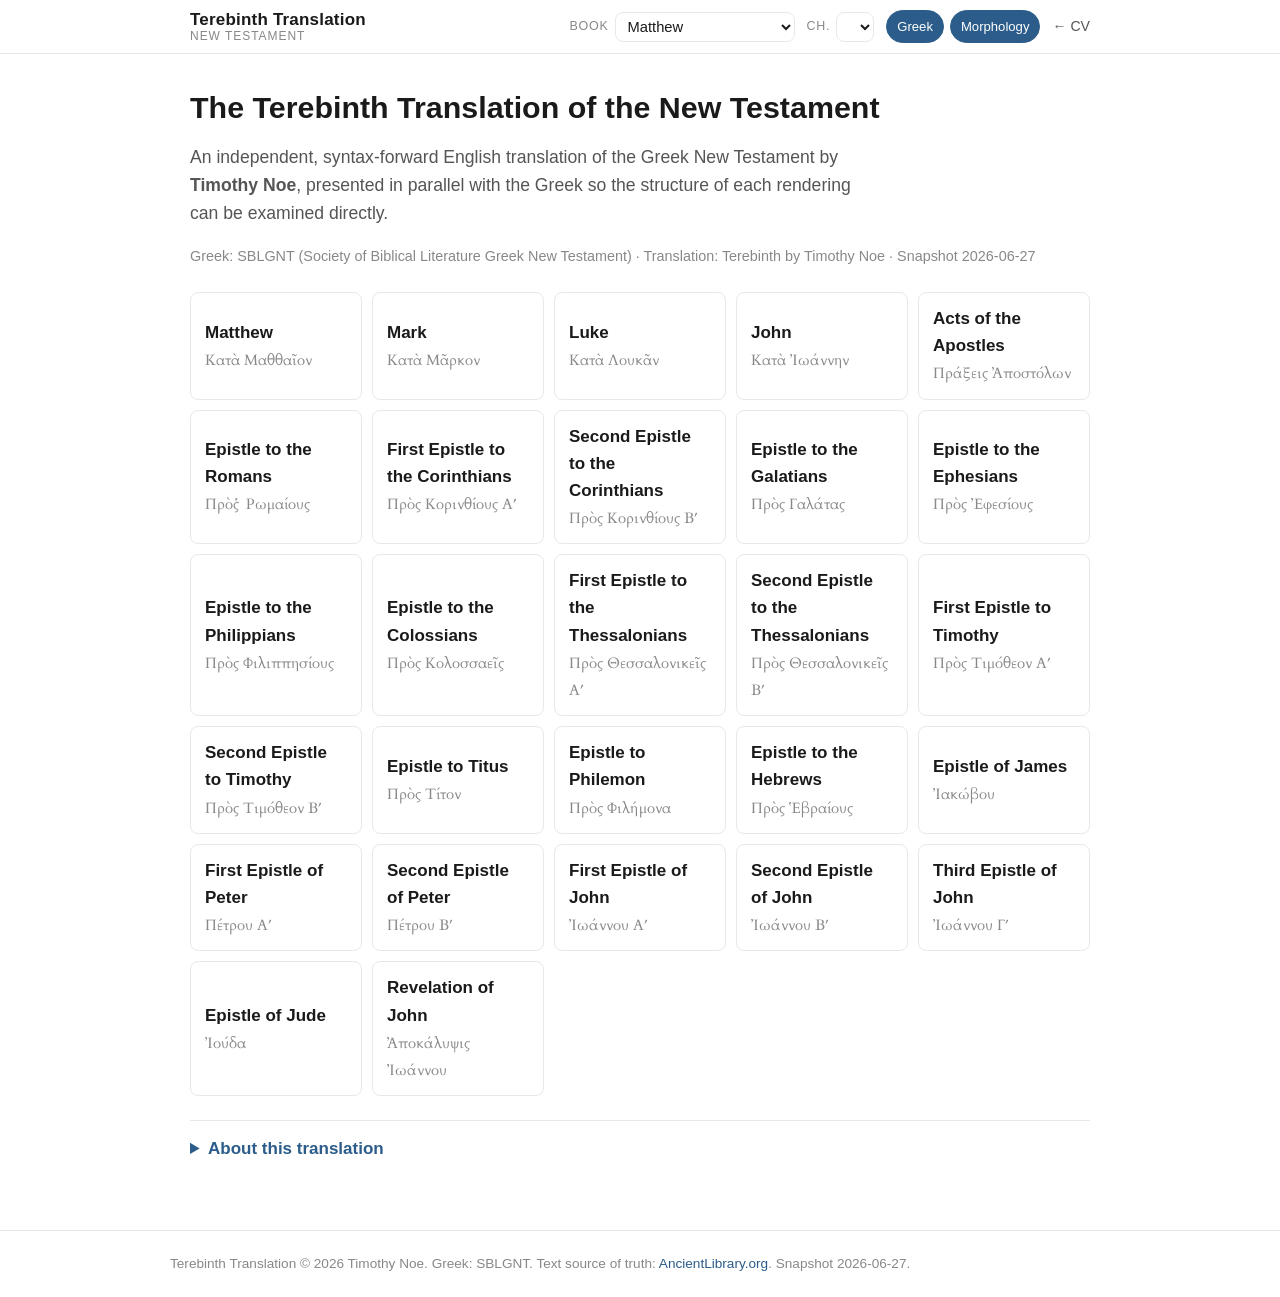
==== tb/index.html @ eb5cde3a "Add Terebinth Translation NT reader at /tb/ Self-contained parallel Greek (SBLGNT) / TB reader with " ====
<!DOCTYPE html>
<html lang="en">
<head>
  <meta charset="utf-8">
  <meta name="viewport" content="width=device-width, initial-scale=1">
  <title>The Terebinth Translation of the New Testament — Timothy Noe</title>
  <meta name="description" content="The Terebinth Translation (TB): an independent, syntax-forward English translation of the Greek New Testament by Timothy Noe, presented in parallel with the SBLGNT Greek and word-level morphology.">
  <meta property="og:title" content="The Terebinth Translation of the New Testament">
  <meta property="og:description" content="An independent, syntax-forward English translation of the Greek New Testament by Timothy Noe, shown in parallel with the SBLGNT Greek.">
  <meta property="og:type" content="article">
  <link rel="preconnect" href="https://fonts.googleapis.com">
  <link rel="preconnect" href="https://fonts.gstatic.com" crossorigin>
  <link href="https://fonts.googleapis.com/css2?family=Cardo:ital@0;1&display=swap" rel="stylesheet">
  <link rel="stylesheet" href="reader.css">
</head>
<body>
  <header class="tb-header">
    <div class="tb-bar">
      <a class="tb-brand" href="/">
        <span class="tb-brand__title">Terebinth Translation</span>
        <span class="tb-brand__sub">New Testament</span>
      </a>
      <nav class="tb-controls" aria-label="Passage">
        <label class="tb-field">
          <span class="tb-field__label">Book</span>
          <select id="book-select" aria-label="Select book"></select>
        </label>
        <label class="tb-field">
          <span class="tb-field__label">Ch.</span>
          <select id="chapter-select" aria-label="Select chapter"></select>
        </label>
        <div class="tb-toggles" role="group" aria-label="View options">
          <button id="toggle-greek" class="tb-toggle is-on" aria-pressed="true">Greek</button>
          <button id="toggle-morph" class="tb-toggle is-on" aria-pressed="true" title="Show lemma & parsing on hover/tap">Morphology</button>
        </div>
        <a class="tb-cv-link" href="/">&larr; CV</a>
      </nav>
    </div>
  </header>

  <main class="tb-main">
    <!-- Landing / about, shown before a chapter is opened -->
    <section id="tb-intro" class="tb-intro" hidden>
      <h1 class="tb-intro__title">The Terebinth Translation of the New Testament</h1>
      <p class="tb-intro__lede">
        An independent, syntax-forward English translation of the Greek New Testament by
        <strong>Timothy Noe</strong>, presented in parallel with the Greek so the structure
        of each rendering can be examined directly.
      </p>
      <p class="tb-intro__note" id="intro-meta"></p>
      <div class="tb-book-grid" id="book-grid"></div>
      <details class="tb-about">
        <summary>About this translation</summary>
        <p>
          The Terebinth Translation (TB) seeks to convey the underlying Greek syntax in
          English for New Testament scholars and students of biblical Greek. Each verse is
          shown beside its Greek source text; hovering or tapping a Greek word reveals its
          lemma and part of speech.
        </p>
        <p>
          The text is maintained at <a href="https://ancientlibrary.org" rel="noopener">AncientLibrary.org</a>,
          which is the authoritative source; this reader mirrors a dated snapshot so it loads
          quickly and reliably. The Greek is the SBLGNT (Society of Biblical Literature Greek
          New Testament).
        </p>
      </details>
    </section>

    <!-- Chapter reader -->
    <section id="tb-reader" class="tb-reader" hidden>
      <div class="tb-reader__head">
        <h1 id="reader-title" class="tb-reader__title"></h1>
        <p id="reader-greek-title" class="tb-reader__greek"></p>
      </div>
      <div id="verses" class="tb-verses" aria-live="polite"></div>
      <nav class="tb-chapnav" aria-label="Chapter navigation">
        <button id="prev-chapter" class="tb-navbtn" rel="prev">&larr; Previous</button>
        <button id="next-chapter" class="tb-navbtn" rel="next">Next &rarr;</button>
      </nav>
    </section>

    <p id="tb-status" class="tb-status" hidden></p>
  </main>

  <footer class="tb-footer">
    <p>
      Terebinth Translation &copy; <span id="year"></span> Timothy Noe.
      Greek: SBLGNT. Text source of truth:
      <a href="https://ancientlibrary.org" rel="noopener">AncientLibrary.org</a>.
      Snapshot <span id="footer-date"></span>.
    </p>
  </footer>

  <!-- Morphology popover (single reused element) -->
  <div id="morph-pop" class="tb-morph" role="tooltip" hidden></div>

  <script src="reader.js" defer></script>
</body>
</html>
---- tb/reader.css ----
/* ============================================================
   Terebinth Translation reader — /tb/
   Shares the design language of timothynoe.com (see ../styles.css).
   Dependency-free; the Greek font (Cardo) degrades to a serif stack.
   ============================================================ */

:root {
  --ink: #1a1a1a;
  --ink-soft: #555;
  --muted: #888;
  --bg: #ffffff;
  --bg-alt: #f6f7f9;
  --line: #e6e8eb;
  --accent: #2b5c8a;
  --accent-dark: #1f4567;
  --greek: #233;
  --maxw: 940px;
  --radius: 8px;
  --greek-font: "Cardo", "Gentium Plus", "Galatia SIL", Georgia, "Times New Roman", serif;
}

* { box-sizing: border-box; }
html { scroll-behavior: smooth; }
body {
  margin: 0;
  color: var(--ink);
  background: var(--bg);
  font-family: -apple-system, BlinkMacSystemFont, "Segoe UI", Roboto, Helvetica,
    Arial, sans-serif, "Apple Color Emoji", "Segoe UI Emoji";
  font-size: 17px;
  line-height: 1.6;
  -webkit-font-smoothing: antialiased;
}
a { color: var(--accent); text-decoration: none; }
a:hover { text-decoration: underline; }

/* ------------------------------ Header ----------------------------- */
.tb-header {
  position: sticky;
  top: 0;
  z-index: 50;
  background: rgba(255, 255, 255, 0.94);
  backdrop-filter: saturate(180%) blur(8px);
  border-bottom: 1px solid var(--line);
}
.tb-bar {
  max-width: var(--maxw);
  margin: 0 auto;
  padding: 10px 20px;
  display: flex;
  align-items: center;
  gap: 18px;
  flex-wrap: wrap;
}
.tb-brand { display: flex; flex-direction: column; line-height: 1.15; color: var(--ink); }
.tb-brand:hover { text-decoration: none; }
.tb-brand__title { font-weight: 700; letter-spacing: 0.2px; }
.tb-brand__sub { font-size: 0.75rem; color: var(--muted); text-transform: uppercase; letter-spacing: 0.08em; }

.tb-controls { display: flex; align-items: center; gap: 12px; margin-left: auto; flex-wrap: wrap; }
.tb-field { display: flex; align-items: center; gap: 6px; }
.tb-field__label { font-size: 0.78rem; color: var(--muted); text-transform: uppercase; letter-spacing: 0.06em; }
.tb-field select {
  font: inherit;
  font-size: 0.92rem;
  padding: 5px 8px;
  border: 1px solid var(--line);
  border-radius: var(--radius);
  background: #fff;
  color: var(--ink);
  max-width: 180px;
}

.tb-toggles { display: flex; gap: 6px; }
.tb-toggle {
  font: inherit;
  font-size: 0.82rem;
  padding: 5px 10px;
  border: 1px solid var(--line);
  border-radius: 999px;
  background: #fff;
  color: var(--ink-soft);
  cursor: pointer;
}
.tb-toggle.is-on { background: var(--accent); border-color: var(--accent); color: #fff; }
.tb-cv-link { font-size: 0.88rem; color: var(--ink-soft); }

/* ------------------------------- Main ------------------------------ */
.tb-main { max-width: var(--maxw); margin: 0 auto; padding: 28px 20px 48px; }

/* Intro / landing */
.tb-intro__title { font-size: 1.9rem; line-height: 1.15; margin: 8px 0 14px; }
.tb-intro__lede { font-size: 1.1rem; color: var(--ink-soft); max-width: 70ch; }
.tb-intro__note { color: var(--muted); font-size: 0.9rem; }

.tb-book-grid {
  display: grid;
  grid-template-columns: repeat(auto-fill, minmax(150px, 1fr));
  gap: 10px;
  margin: 24px 0;
}
.tb-book {
  display: block;
  padding: 12px 14px;
  border: 1px solid var(--line);
  border-radius: var(--radius);
  background: #fff;
  color: var(--ink);
  cursor: pointer;
  text-align: left;
  font: inherit;
}
.tb-book:hover { border-color: var(--accent); color: var(--accent); }
.tb-book__name { font-weight: 600; display: block; }
.tb-book__greek { font-family: var(--greek-font); color: var(--muted); font-size: 0.92rem; }

.tb-about { margin-top: 18px; border-top: 1px solid var(--line); padding-top: 14px; }
.tb-about summary { cursor: pointer; font-weight: 600; color: var(--accent); }
.tb-about p { color: var(--ink-soft); max-width: 72ch; }

/* ------------------------------ Reader ----------------------------- */
.tb-reader__head { margin-bottom: 18px; padding-bottom: 12px; border-bottom: 2px solid var(--accent); }
.tb-reader__title { font-size: 1.6rem; margin: 0; }
.tb-reader__greek { font-family: var(--greek-font); color: var(--muted); margin: 4px 0 0; font-size: 1.05rem; }

.tb-verses { margin: 0; }

/* Each verse: two-column parallel on wide screens, stacked on mobile. */
.tb-verse {
  display: grid;
  grid-template-columns: 1fr 1fr;
  gap: 22px;
  padding: 12px 0;
  border-bottom: 1px solid var(--line);
}
.tb-verse.is-para-start { margin-top: 14px; }
.tb-verse__col { position: relative; }
.tb-verse__num {
  font-size: 0.7rem;
  font-weight: 700;
  color: var(--accent);
  vertical-align: super;
  margin-right: 5px;
  user-select: none;
}
.tb-grc { font-family: var(--greek-font); font-size: 1.18rem; line-height: 1.85; color: var(--greek); }
.tb-eng { font-size: 1.02rem; line-height: 1.7; }

/* Morphology-tagged Greek words */
.tb-word { cursor: help; border-bottom: 1px dotted transparent; transition: background 0.1s, border-color 0.1s; }
body.morph-on .tb-word:hover,
.tb-word.is-active { background: #eef3f8; border-bottom-color: var(--accent); border-radius: 3px; }

/* View toggles hide a column */
body:not(.show-greek) .tb-verse { grid-template-columns: 1fr; }
body:not(.show-greek) .tb-verse__col--grc { display: none; }
body:not(.show-greek) .tb-reader__greek { display: none; }

/* Chapter nav */
.tb-chapnav { display: flex; justify-content: space-between; gap: 12px; margin-top: 24px; }
.tb-navbtn {
  font: inherit;
  font-size: 0.92rem;
  padding: 9px 16px;
  border: 1px solid var(--line);
  border-radius: var(--radius);
  background: #fff;
  color: var(--ink);
  cursor: pointer;
}
.tb-navbtn:hover:not(:disabled) { border-color: var(--accent); color: var(--accent); }
.tb-navbtn:disabled { opacity: 0.4; cursor: default; }

.tb-status { text-align: center; color: var(--muted); padding: 40px 0; }

/* Morphology popover */
.tb-morph {
  position: absolute;
  z-index: 100;
  max-width: 260px;
  background: #1f2733;
  color: #f4f6f8;
  border-radius: 6px;
  padding: 8px 11px;
  font-size: 0.85rem;
  line-height: 1.45;
  box-shadow: 0 6px 24px rgba(0, 0, 0, 0.22);
  pointer-events: none;
}
.tb-morph__form { font-family: var(--greek-font); font-size: 1.05rem; font-weight: 700; }
.tb-morph__lemma { font-family: var(--greek-font); color: #aecbe6; }
.tb-morph__type { color: #c6cdd6; text-transform: capitalize; }

/* ------------------------------ Footer ----------------------------- */
.tb-footer {
  border-top: 1px solid var(--line);
  padding: 22px 20px;
  margin-top: 20px;
  color: var(--muted);
  font-size: 0.85rem;
}
.tb-footer p { max-width: var(--maxw); margin: 0 auto; }

/* ----------------------------- Responsive -------------------------- */
@media (max-width: 720px) {
  .tb-controls { width: 100%; margin-left: 0; }
  .tb-verse { grid-template-columns: 1fr; gap: 6px; }
  .tb-verse__col--grc { padding-bottom: 6px; }
  .tb-grc { font-size: 1.12rem; }
}
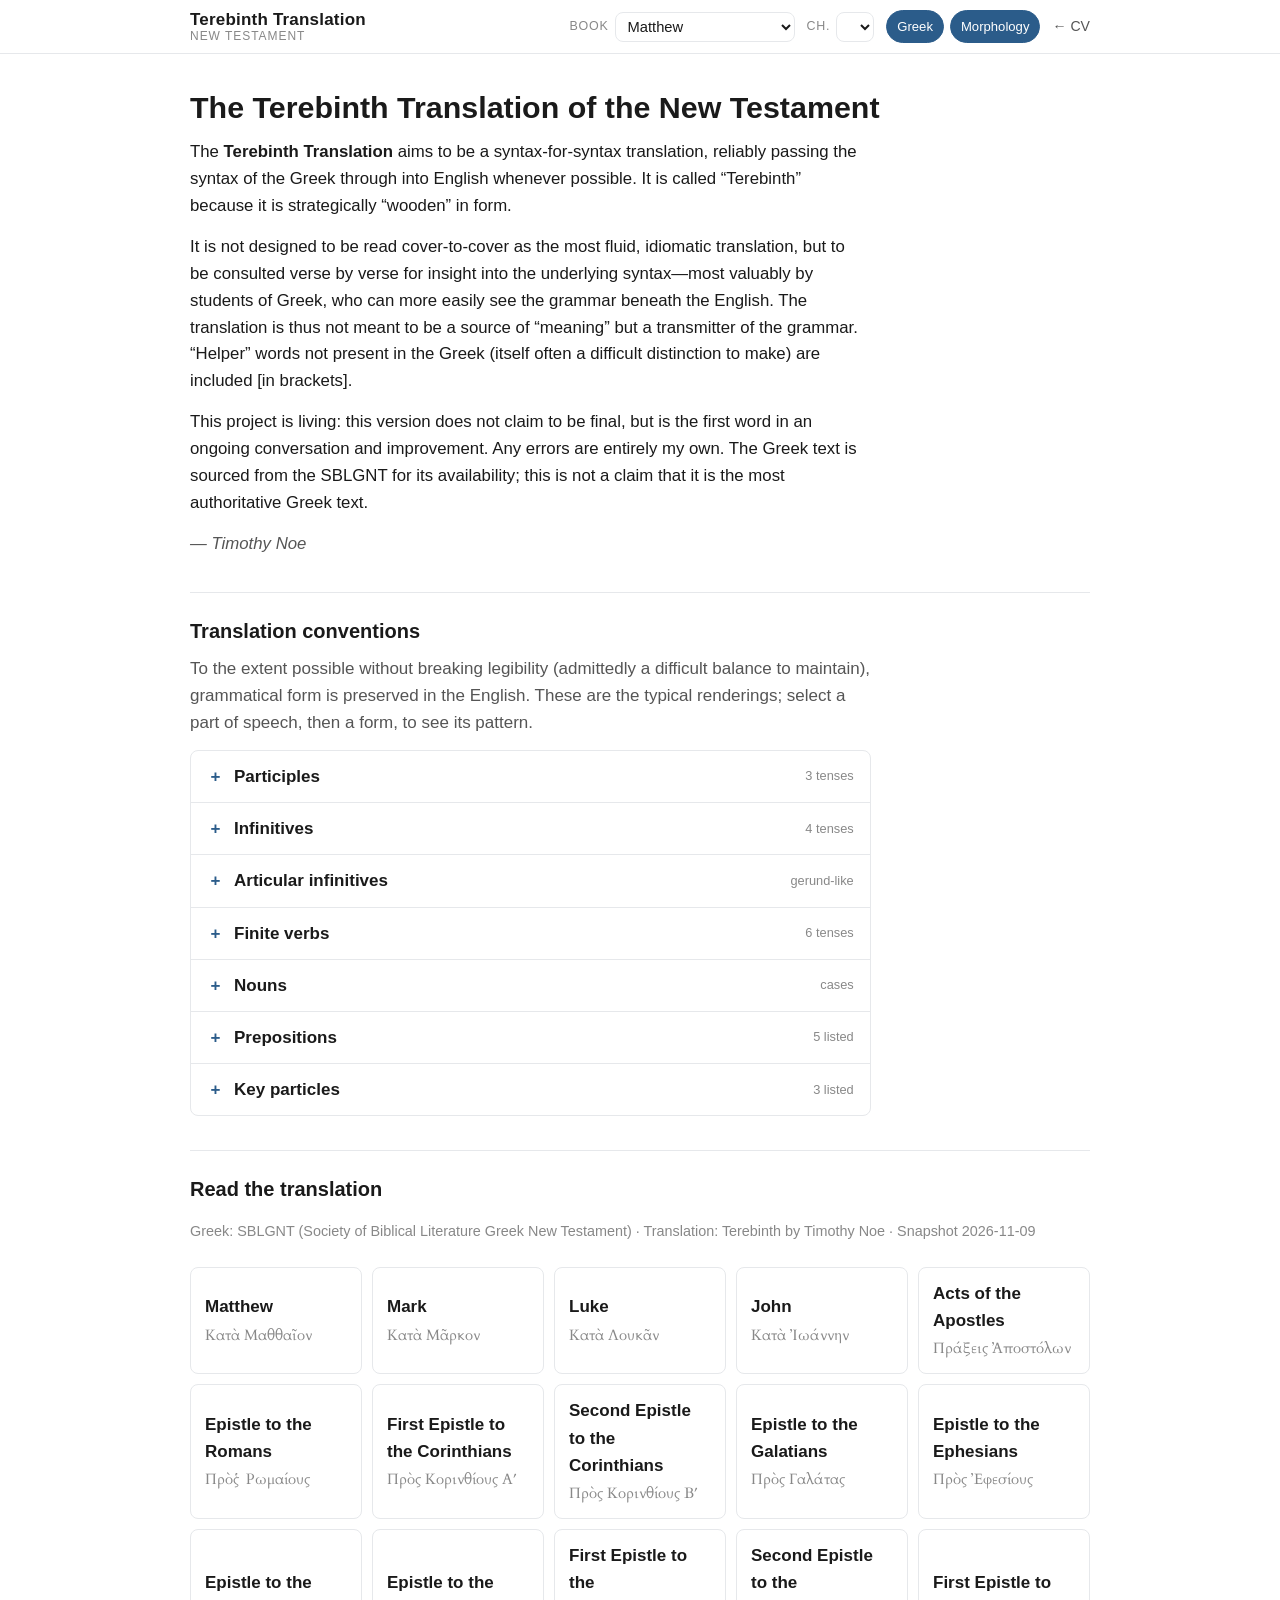
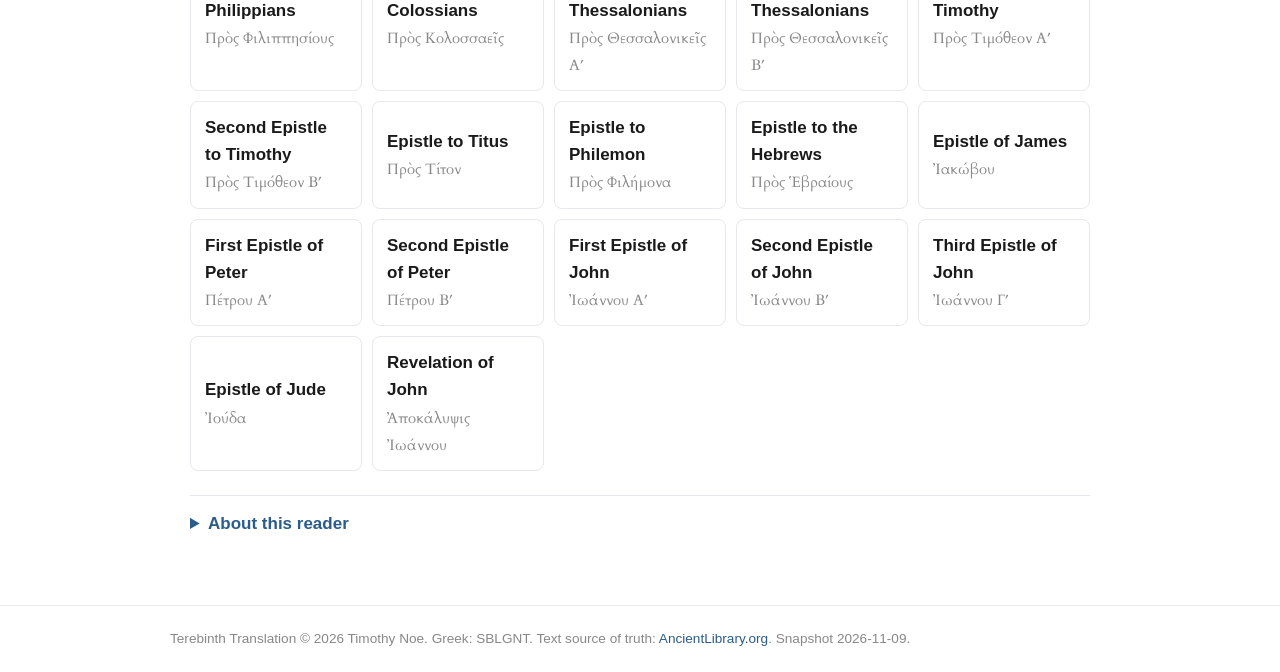
==== commit bf5d15de: "Add project description and conventions chart to Terebinth homepage Lead the /tb/ landing page with " ====
--- a/tb/index.html
+++ b/tb/index.html
@@ -4,9 +4,9 @@
   <meta charset="utf-8">
   <meta name="viewport" content="width=device-width, initial-scale=1">
   <title>The Terebinth Translation of the New Testament — Timothy Noe</title>
-  <meta name="description" content="The Terebinth Translation (TB): an independent, syntax-forward English translation of the Greek New Testament by Timothy Noe, presented in parallel with the SBLGNT Greek and word-level morphology.">
+  <meta name="description" content="The Terebinth Translation (TB): a syntax-for-syntax English translation of the Greek New Testament by Timothy Noe, presented in parallel with the SBLGNT Greek and word-level morphology.">
   <meta property="og:title" content="The Terebinth Translation of the New Testament">
-  <meta property="og:description" content="An independent, syntax-forward English translation of the Greek New Testament by Timothy Noe, shown in parallel with the SBLGNT Greek.">
+  <meta property="og:description" content="A syntax-for-syntax English translation of the Greek New Testament by Timothy Noe, shown in parallel with the SBLGNT Greek.">
   <meta property="og:type" content="article">
   <link rel="preconnect" href="https://fonts.googleapis.com">
   <link rel="preconnect" href="https://fonts.gstatic.com" crossorigin>
@@ -42,26 +42,184 @@
     <!-- Landing / about, shown before a chapter is opened -->
     <section id="tb-intro" class="tb-intro" hidden>
       <h1 class="tb-intro__title">The Terebinth Translation of the New Testament</h1>
-      <p class="tb-intro__lede">
-        An independent, syntax-forward English translation of the Greek New Testament by
-        <strong>Timothy Noe</strong>, presented in parallel with the Greek so the structure
-        of each rendering can be examined directly.
-      </p>
+      <div class="tb-intro__desc">
+        <p>
+          The <strong>Terebinth Translation</strong> aims to be a syntax-for-syntax translation,
+          reliably passing the syntax of the Greek through into English whenever possible. It is
+          called &ldquo;Terebinth&rdquo; because it is strategically &ldquo;wooden&rdquo; in form.
+        </p>
+        <p>
+          It is not designed to be read cover-to-cover as the most fluid, idiomatic translation,
+          but to be consulted verse by verse for insight into the underlying syntax&mdash;most
+          valuably by students of Greek, who can more easily see the grammar beneath the English.
+          The translation is thus not meant to be a source of &ldquo;meaning&rdquo; but a
+          transmitter of the grammar. &ldquo;Helper&rdquo; words not present in the Greek (itself
+          often a difficult distinction to make) are included [in brackets].
+        </p>
+        <p>
+          This project is living: this version does not claim to be final, but is the first word
+          in an ongoing conversation and improvement. Any errors are entirely my own. The Greek
+          text is sourced from the SBLGNT for its availability; this is not a claim that it is
+          the most authoritative Greek text.
+        </p>
+        <p class="tb-intro__sig">&mdash; Timothy Noe</p>
+      </div>
+
+      <section class="tb-conv" aria-labelledby="conv-title">
+        <h2 id="conv-title" class="tb-section-title">Translation conventions</h2>
+        <p class="tb-conv__lede">
+          To the extent possible without breaking legibility (admittedly a difficult balance to
+          maintain), grammatical form is preserved in the English. These are the typical
+          renderings; select a part of speech, then a form, to see its pattern.
+        </p>
+        <div class="tb-conv__chart">
+          <details class="tb-conv__group">
+            <summary><span class="tb-conv__name">Participles</span><span class="tb-conv__hint">3 tenses</span></summary>
+            <div class="tb-conv__body">
+            <details class="tb-conv__sub">
+              <summary>Present</summary>
+              <p class="tb-conv__ex"><span class="tb-conv__pattern">&ldquo;verbing&rdquo;</span></p>
+            </details>
+            <details class="tb-conv__sub">
+              <summary>Aorist</summary>
+              <p class="tb-conv__ex"><span class="tb-conv__pattern">&ldquo;having verbed&rdquo;</span></p>
+            </details>
+            <details class="tb-conv__sub">
+              <summary>Perfect</summary>
+              <p class="tb-conv__ex"><span class="tb-conv__pattern">&ldquo;having had verbed&rdquo;</span></p>
+            </details>
+            </div>
+          </details>
+          <details class="tb-conv__group">
+            <summary><span class="tb-conv__name">Infinitives</span><span class="tb-conv__hint">4 tenses</span></summary>
+            <div class="tb-conv__body">
+            <details class="tb-conv__sub">
+              <summary>Present</summary>
+              <p class="tb-conv__ex"><span class="tb-conv__pattern">&ldquo;to verb&rdquo;</span></p>
+            </details>
+            <details class="tb-conv__sub">
+              <summary>Aorist</summary>
+              <p class="tb-conv__ex"><span class="tb-conv__pattern">&ldquo;to have verbed&rdquo;</span></p>
+            </details>
+            <details class="tb-conv__sub">
+              <summary>Perfect</summary>
+              <p class="tb-conv__ex"><span class="tb-conv__pattern">&ldquo;to have had verbed&rdquo;</span></p>
+            </details>
+            <details class="tb-conv__sub">
+              <summary>Future</summary>
+              <p class="tb-conv__ex"><span class="tb-conv__pattern">&ldquo;going to verb&rdquo;</span></p>
+            </details>
+            </div>
+          </details>
+          <details class="tb-conv__group">
+            <summary><span class="tb-conv__name">Articular infinitives</span><span class="tb-conv__hint">gerund-like</span></summary>
+            <div class="tb-conv__body">
+            <details class="tb-conv__sub">
+              <summary>Articular infinitive</summary>
+              <p class="tb-conv__ex"><span class="tb-conv__pattern">&ldquo;verbing&rdquo;</span><span class="tb-conv__note">A notable example: <span class="tb-conv__grc" lang="grc">εἰς τὸ εἶναι</span> &rarr; &ldquo;for the [purpose of] &hellip; being&rdquo; (e.g. Rom 1:20).</span></p>
+            </details>
+            </div>
+          </details>
+          <details class="tb-conv__group">
+            <summary><span class="tb-conv__name">Finite verbs</span><span class="tb-conv__hint">6 tenses</span></summary>
+            <div class="tb-conv__body">
+            <details class="tb-conv__sub">
+              <summary>Present</summary>
+              <p class="tb-conv__ex"><span class="tb-conv__pattern">&ldquo;[he] verbs&rdquo;</span></p>
+            </details>
+            <details class="tb-conv__sub">
+              <summary>Aorist</summary>
+              <p class="tb-conv__ex"><span class="tb-conv__pattern">&ldquo;[she] verbed&rdquo;</span></p>
+            </details>
+            <details class="tb-conv__sub">
+              <summary>Perfect</summary>
+              <p class="tb-conv__ex"><span class="tb-conv__pattern">&ldquo;[he] has verbed&rdquo;</span></p>
+            </details>
+            <details class="tb-conv__sub">
+              <summary>Pluperfect</summary>
+              <p class="tb-conv__ex"><span class="tb-conv__pattern">&ldquo;[she] had verbed&rdquo;</span></p>
+            </details>
+            <details class="tb-conv__sub">
+              <summary>Imperfect</summary>
+              <p class="tb-conv__ex"><span class="tb-conv__pattern">&ldquo;[he] was verbing&rdquo;</span></p>
+            </details>
+            <details class="tb-conv__sub">
+              <summary>Future</summary>
+              <p class="tb-conv__ex"><span class="tb-conv__pattern">&ldquo;[she] will verb&rdquo;</span></p>
+            </details>
+            </div>
+          </details>
+          <details class="tb-conv__group">
+            <summary><span class="tb-conv__name">Nouns</span><span class="tb-conv__hint">cases</span></summary>
+            <div class="tb-conv__body">
+            <details class="tb-conv__sub">
+              <summary>Dative</summary>
+              <p class="tb-conv__ex"><span class="tb-conv__pattern">&ldquo;to him&rdquo;</span></p>
+            </details>
+            <details class="tb-conv__sub">
+              <summary>Genitive</summary>
+              <p class="tb-conv__ex"><span class="tb-conv__pattern">&ldquo;of her&rdquo;</span></p>
+            </details>
+            </div>
+          </details>
+          <details class="tb-conv__group">
+            <summary><span class="tb-conv__name">Prepositions</span><span class="tb-conv__hint">5 listed</span></summary>
+            <div class="tb-conv__body">
+            <details class="tb-conv__sub">
+              <summary><span class="tb-conv__grc" lang="grc">ἐν</span></summary>
+              <p class="tb-conv__ex"><span class="tb-conv__pattern">&ldquo;in&rdquo;</span></p>
+            </details>
+            <details class="tb-conv__sub">
+              <summary><span class="tb-conv__grc" lang="grc">εἰς</span></summary>
+              <p class="tb-conv__ex"><span class="tb-conv__pattern">&ldquo;into; for&rdquo;</span></p>
+            </details>
+            <details class="tb-conv__sub">
+              <summary><span class="tb-conv__grc" lang="grc">πρός</span></summary>
+              <p class="tb-conv__ex"><span class="tb-conv__pattern">&ldquo;towards&rdquo;</span></p>
+            </details>
+            <details class="tb-conv__sub">
+              <summary><span class="tb-conv__grc" lang="grc">ὑπό</span></summary>
+              <p class="tb-conv__ex"><span class="tb-conv__pattern">&ldquo;under; by&rdquo;</span></p>
+            </details>
+            <details class="tb-conv__sub">
+              <summary><span class="tb-conv__grc" lang="grc">κατά</span></summary>
+              <p class="tb-conv__ex"><span class="tb-conv__pattern">&ldquo;according to; down&rdquo;</span><span class="tb-conv__note">with the accusative; &ldquo;against&rdquo; with the genitive.</span></p>
+            </details>
+            </div>
+          </details>
+          <details class="tb-conv__group">
+            <summary><span class="tb-conv__name">Key particles</span><span class="tb-conv__hint">3 listed</span></summary>
+            <div class="tb-conv__body">
+            <details class="tb-conv__sub">
+              <summary><span class="tb-conv__grc" lang="grc">δέ</span></summary>
+              <p class="tb-conv__ex"><span class="tb-conv__pattern">&ldquo;but&rdquo;</span></p>
+            </details>
+            <details class="tb-conv__sub">
+              <summary><span class="tb-conv__grc" lang="grc">καί</span></summary>
+              <p class="tb-conv__ex"><span class="tb-conv__pattern">&ldquo;and; also; even&rdquo;</span></p>
+            </details>
+            <details class="tb-conv__sub">
+              <summary><span class="tb-conv__grc" lang="grc">τε</span></summary>
+              <p class="tb-conv__ex"><span class="tb-conv__pattern">&ldquo;and; also; both&rdquo;</span></p>
+            </details>
+            </div>
+          </details>
+        </div>
+      </section>
+
+      <h2 class="tb-section-title">Read the translation</h2>
       <p class="tb-intro__note" id="intro-meta"></p>
       <div class="tb-book-grid" id="book-grid"></div>
       <details class="tb-about">
-        <summary>About this translation</summary>
-        <p>
-          The Terebinth Translation (TB) seeks to convey the underlying Greek syntax in
-          English for New Testament scholars and students of biblical Greek. Each verse is
-          shown beside its Greek source text; hovering or tapping a Greek word reveals its
-          lemma and part of speech.
+        <summary>About this reader</summary>
+        <p>
+          Each verse is shown beside its Greek source text; hovering or tapping a Greek word
+          reveals its lemma and part of speech.
         </p>
         <p>
           The text is maintained at <a href="https://ancientlibrary.org" rel="noopener">AncientLibrary.org</a>,
           which is the authoritative source; this reader mirrors a dated snapshot so it loads
-          quickly and reliably. The Greek is the SBLGNT (Society of Biblical Literature Greek
-          New Testament).
+          quickly and reliably.
         </p>
       </details>
     </section>
--- a/tb/reader.css
+++ b/tb/reader.css
@@ -114,6 +114,32 @@
 .tb-book__name { font-weight: 600; display: block; }
 .tb-book__greek { font-family: var(--greek-font); color: var(--muted); font-size: 0.92rem; }
 
+.tb-intro__desc { max-width: 72ch; font-size: 1.05rem; }
+.tb-intro__desc p { margin: 0 0 14px; }
+.tb-intro__sig { color: var(--ink-soft); font-style: italic; }
+.tb-section-title { font-size: 1.25rem; margin: 34px 0 8px; padding-top: 22px; border-top: 1px solid var(--line); }
+
+/* Conventions chart: nested, expandable */
+.tb-conv__lede { color: var(--ink-soft); max-width: 72ch; margin: 0 0 14px; }
+.tb-conv__chart { border: 1px solid var(--line); border-radius: var(--radius); overflow: hidden; max-width: 72ch; }
+.tb-conv__group + .tb-conv__group { border-top: 1px solid var(--line); }
+.tb-conv summary { cursor: pointer; list-style: none; display: flex; align-items: center; gap: 10px; }
+.tb-conv summary::-webkit-details-marker { display: none; }
+.tb-conv summary::before { content: "+"; width: 1em; text-align: center; color: var(--accent); font-weight: 700; }
+.tb-conv details[open] > summary::before { content: "\2212"; }
+.tb-conv summary:focus-visible { outline: 2px solid var(--accent); outline-offset: -2px; }
+.tb-conv__group > summary { padding: 12px 16px; font-weight: 600; }
+.tb-conv__group > summary:hover, .tb-conv__group[open] > summary { background: var(--bg-alt); }
+.tb-conv__hint { margin-left: auto; font-weight: 400; font-size: 0.8rem; color: var(--muted); }
+.tb-conv__body { padding: 4px 16px 10px 42px; border-top: 1px solid var(--line); }
+.tb-conv__sub + .tb-conv__sub { border-top: 1px dashed var(--line); }
+.tb-conv__sub > summary { padding: 8px 0; color: var(--ink-soft); }
+.tb-conv__sub > summary:hover { color: var(--accent); }
+.tb-conv__ex { margin: 0 0 10px 1.6em; }
+.tb-conv__pattern { font-family: Georgia, "Times New Roman", serif; font-size: 1.08rem; color: var(--accent-dark); }
+.tb-conv__note { display: block; font-size: 0.9rem; color: var(--ink-soft); margin-top: 2px; }
+.tb-conv__grc { font-family: var(--greek-font); font-size: 1.1em; color: var(--greek); }
+
 .tb-about { margin-top: 18px; border-top: 1px solid var(--line); padding-top: 14px; }
 .tb-about summary { cursor: pointer; font-weight: 600; color: var(--accent); }
 .tb-about p { color: var(--ink-soft); max-width: 72ch; }
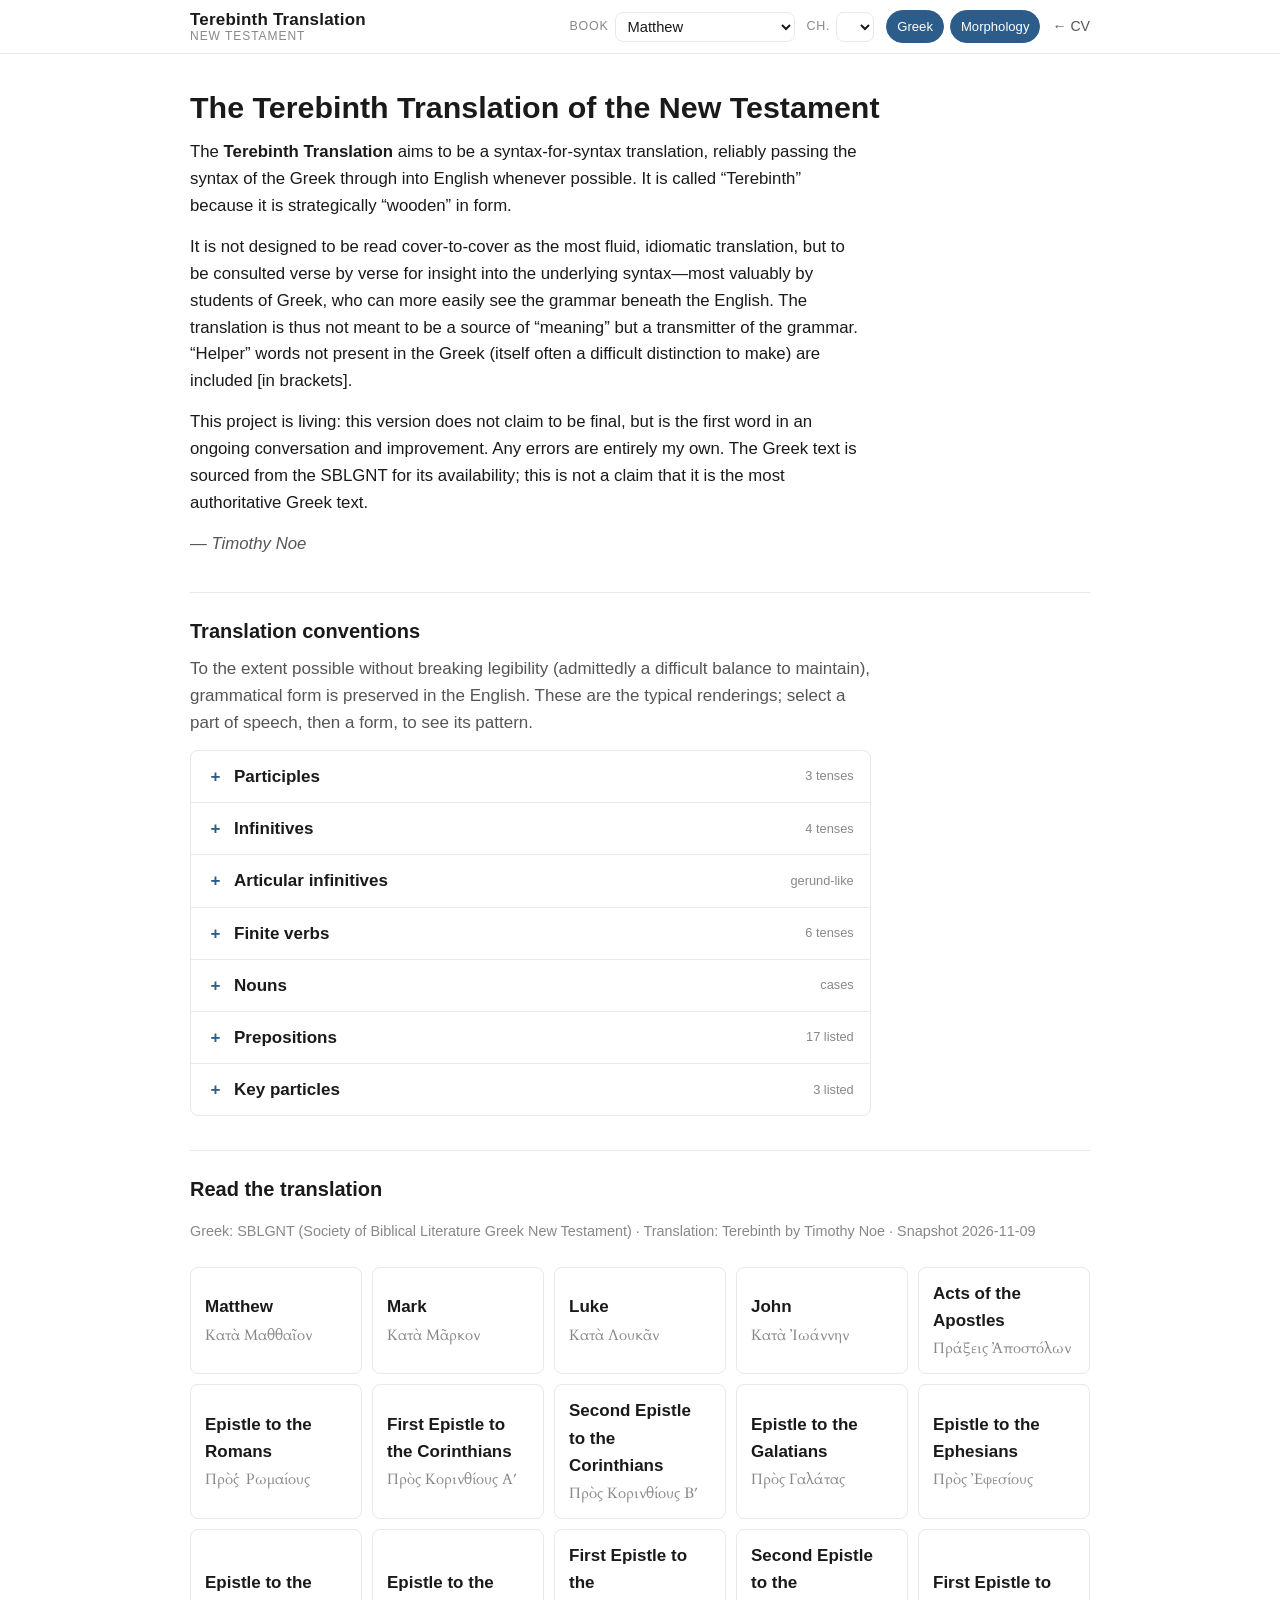
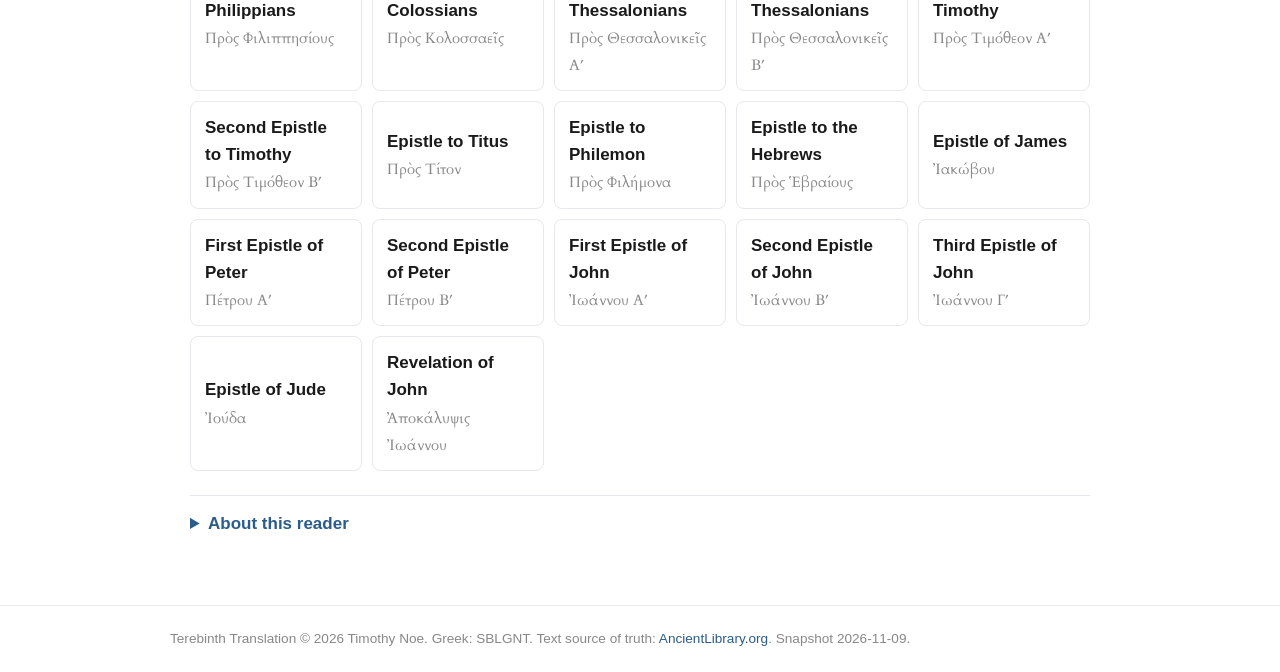
==== commit 787f3b14: "List all proper prepositions in Terebinth conventions chart Expand the Prepositions row from 5 to 17" ====
--- a/tb/index.html
+++ b/tb/index.html
@@ -11,12 +11,12 @@
   <link rel="preconnect" href="https://fonts.googleapis.com">
   <link rel="preconnect" href="https://fonts.gstatic.com" crossorigin>
   <link href="https://fonts.googleapis.com/css2?family=Cardo:ital@0;1&display=swap" rel="stylesheet">
-  <link rel="stylesheet" href="reader.css">
+  <link rel="stylesheet" href="reader.css?v=2">
 </head>
 <body>
   <header class="tb-header">
     <div class="tb-bar">
-      <a class="tb-brand" href="/">
+      <a class="tb-brand" href="./">
         <span class="tb-brand__title">Terebinth Translation</span>
         <span class="tb-brand__sub">New Testament</span>
       </a>
@@ -163,7 +163,7 @@
             </div>
           </details>
           <details class="tb-conv__group">
-            <summary><span class="tb-conv__name">Prepositions</span><span class="tb-conv__hint">5 listed</span></summary>
+            <summary><span class="tb-conv__name">Prepositions</span><span class="tb-conv__hint">17 listed</span></summary>
             <div class="tb-conv__body">
             <details class="tb-conv__sub">
               <summary><span class="tb-conv__grc" lang="grc">ἐν</span></summary>
@@ -174,16 +174,64 @@
               <p class="tb-conv__ex"><span class="tb-conv__pattern">&ldquo;into; for&rdquo;</span></p>
             </details>
             <details class="tb-conv__sub">
+              <summary><span class="tb-conv__grc" lang="grc">ἐκ</span></summary>
+              <p class="tb-conv__ex"><span class="tb-conv__pattern">&ldquo;out of&rdquo;</span></p>
+            </details>
+            <details class="tb-conv__sub">
+              <summary><span class="tb-conv__grc" lang="grc">ἐπί</span></summary>
+              <p class="tb-conv__ex"><span class="tb-conv__pattern">&ldquo;upon&rdquo;</span></p>
+            </details>
+            <details class="tb-conv__sub">
               <summary><span class="tb-conv__grc" lang="grc">πρός</span></summary>
               <p class="tb-conv__ex"><span class="tb-conv__pattern">&ldquo;towards&rdquo;</span></p>
             </details>
             <details class="tb-conv__sub">
-              <summary><span class="tb-conv__grc" lang="grc">ὑπό</span></summary>
-              <p class="tb-conv__ex"><span class="tb-conv__pattern">&ldquo;under; by&rdquo;</span></p>
+              <summary><span class="tb-conv__grc" lang="grc">διά</span></summary>
+              <p class="tb-conv__ex"><span class="tb-conv__pattern">&ldquo;through&rdquo;</span><span class="tb-conv__note">with the genitive; &ldquo;because of&rdquo; with the accusative.</span></p>
+            </details>
+            <details class="tb-conv__sub">
+              <summary><span class="tb-conv__grc" lang="grc">ἀπό</span></summary>
+              <p class="tb-conv__ex"><span class="tb-conv__pattern">&ldquo;from&rdquo;</span></p>
+            </details>
+            <details class="tb-conv__sub">
+              <summary><span class="tb-conv__grc" lang="grc">μετά</span></summary>
+              <p class="tb-conv__ex"><span class="tb-conv__pattern">&ldquo;with&rdquo;</span><span class="tb-conv__note">with the genitive; &ldquo;after&rdquo; with the accusative.</span></p>
             </details>
             <details class="tb-conv__sub">
               <summary><span class="tb-conv__grc" lang="grc">κατά</span></summary>
               <p class="tb-conv__ex"><span class="tb-conv__pattern">&ldquo;according to; down&rdquo;</span><span class="tb-conv__note">with the accusative; &ldquo;against&rdquo; with the genitive.</span></p>
+            </details>
+            <details class="tb-conv__sub">
+              <summary><span class="tb-conv__grc" lang="grc">περί</span></summary>
+              <p class="tb-conv__ex"><span class="tb-conv__pattern">&ldquo;about&rdquo;</span><span class="tb-conv__note">occasionally &ldquo;around&rdquo; with the accusative.</span></p>
+            </details>
+            <details class="tb-conv__sub">
+              <summary><span class="tb-conv__grc" lang="grc">ὑπό</span></summary>
+              <p class="tb-conv__ex"><span class="tb-conv__pattern">&ldquo;by&rdquo;</span><span class="tb-conv__note">with the genitive; &ldquo;under&rdquo; with the accusative.</span></p>
+            </details>
+            <details class="tb-conv__sub">
+              <summary><span class="tb-conv__grc" lang="grc">παρά</span></summary>
+              <p class="tb-conv__ex"><span class="tb-conv__pattern">&ldquo;beside; from&rdquo;</span></p>
+            </details>
+            <details class="tb-conv__sub">
+              <summary><span class="tb-conv__grc" lang="grc">ὑπέρ</span></summary>
+              <p class="tb-conv__ex"><span class="tb-conv__pattern">&ldquo;on behalf of&rdquo;</span><span class="tb-conv__note">with the genitive; &ldquo;above&rdquo; with the accusative.</span></p>
+            </details>
+            <details class="tb-conv__sub">
+              <summary><span class="tb-conv__grc" lang="grc">σύν</span></summary>
+              <p class="tb-conv__ex"><span class="tb-conv__pattern">&ldquo;with&rdquo;</span></p>
+            </details>
+            <details class="tb-conv__sub">
+              <summary><span class="tb-conv__grc" lang="grc">πρό</span></summary>
+              <p class="tb-conv__ex"><span class="tb-conv__pattern">&ldquo;before&rdquo;</span></p>
+            </details>
+            <details class="tb-conv__sub">
+              <summary><span class="tb-conv__grc" lang="grc">ἀντί</span></summary>
+              <p class="tb-conv__ex"><span class="tb-conv__pattern">&ldquo;in place of&rdquo;</span></p>
+            </details>
+            <details class="tb-conv__sub">
+              <summary><span class="tb-conv__grc" lang="grc">ἀνά</span></summary>
+              <p class="tb-conv__ex"><span class="tb-conv__pattern">&ldquo;up; each&rdquo;</span></p>
             </details>
             </div>
           </details>
